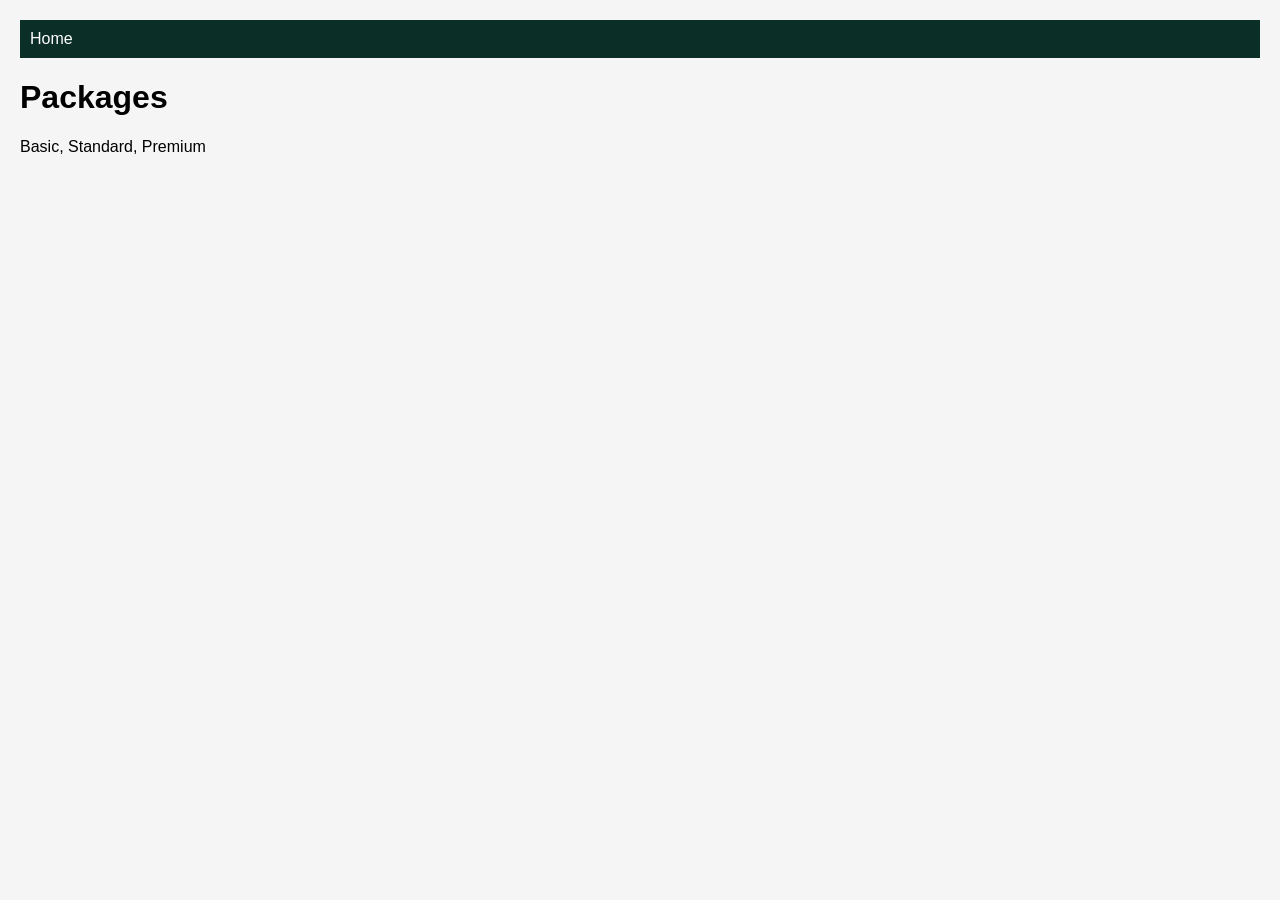
==== packages.html @ d376dc99 "Add files via upload first commit" ====
<!DOCTYPE html>
<html><head><title>Packages</title><link rel="stylesheet" href="style.css"></head>
<body>
<header><a href="index.html">Home</a></header>
<h1>Packages</h1>
<p>Basic, Standard, Premium</p>
</body></html>
---- style.css ----
body{font-family:Arial;margin:0;padding:20px;background:#f5f5f5;}
header{background:#0B2E26;color:white;padding:10px;}
a{color:white;margin-right:10px;text-decoration:none;}
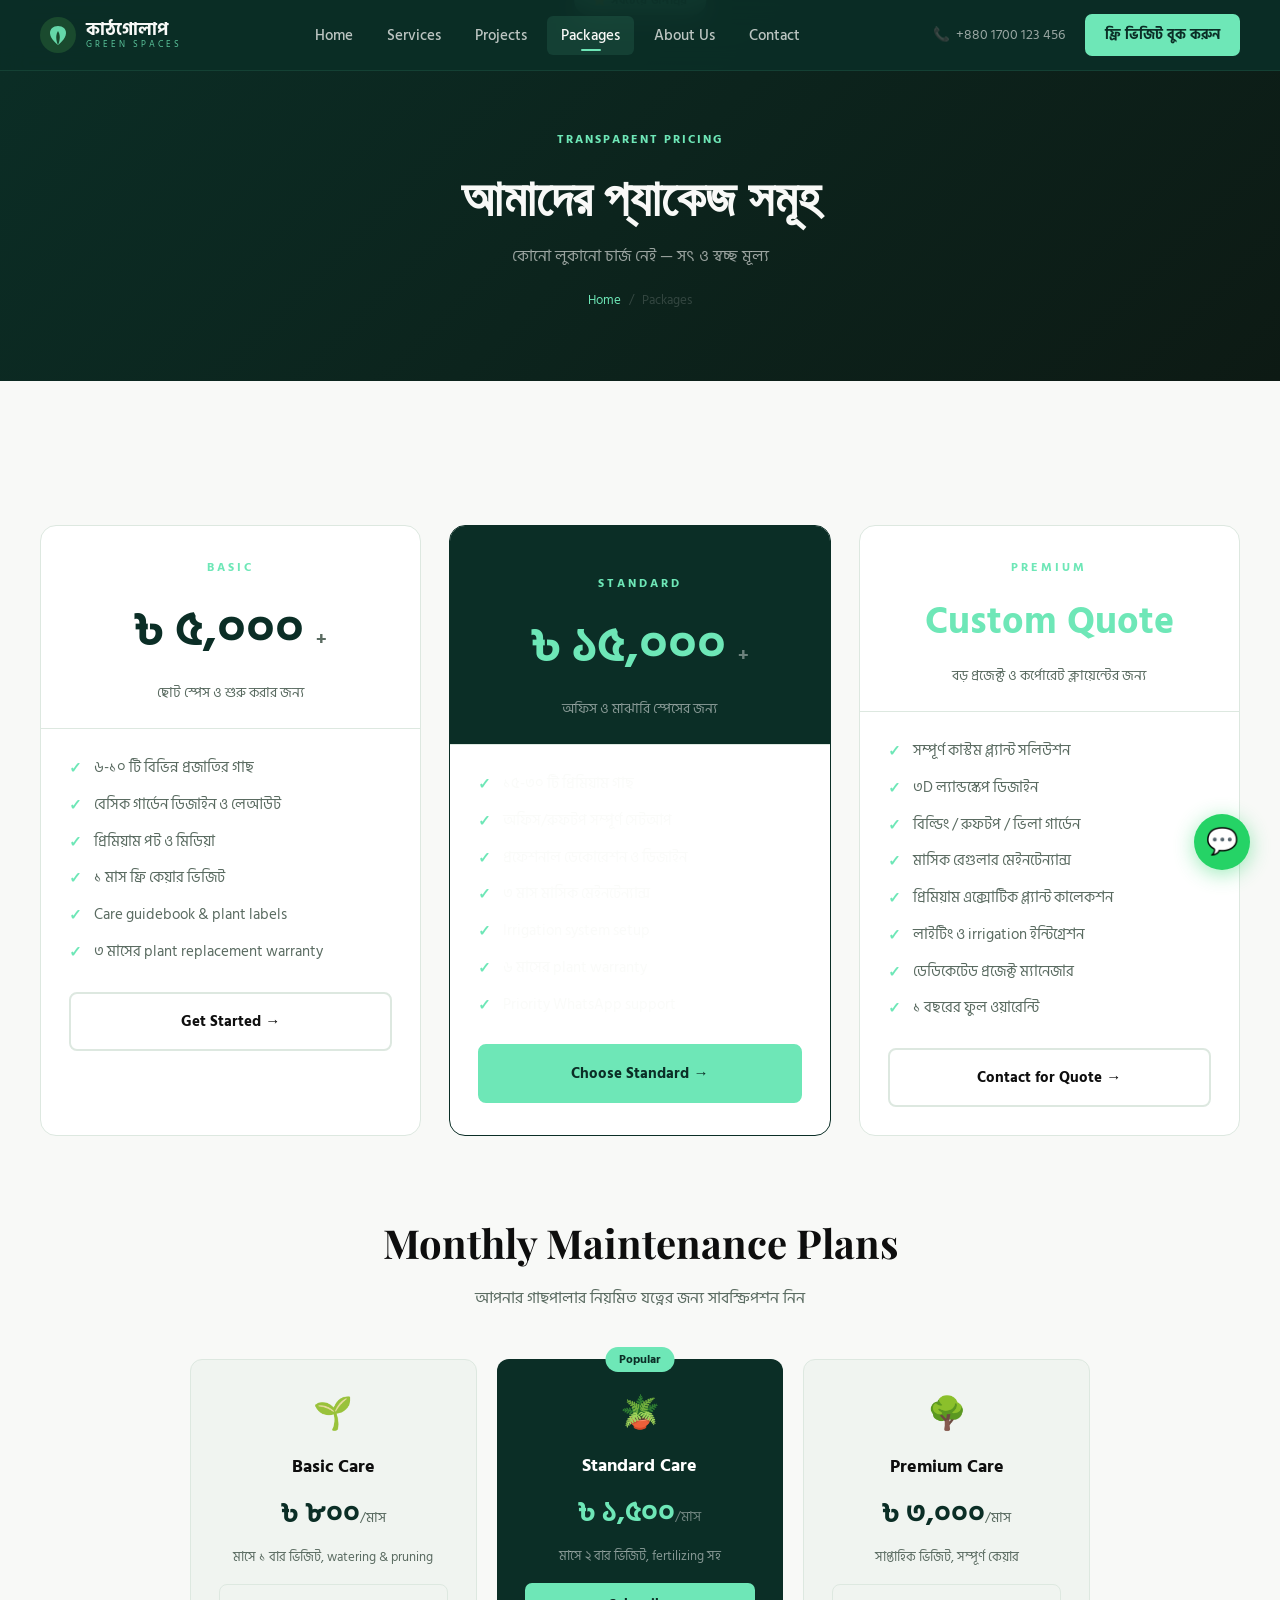
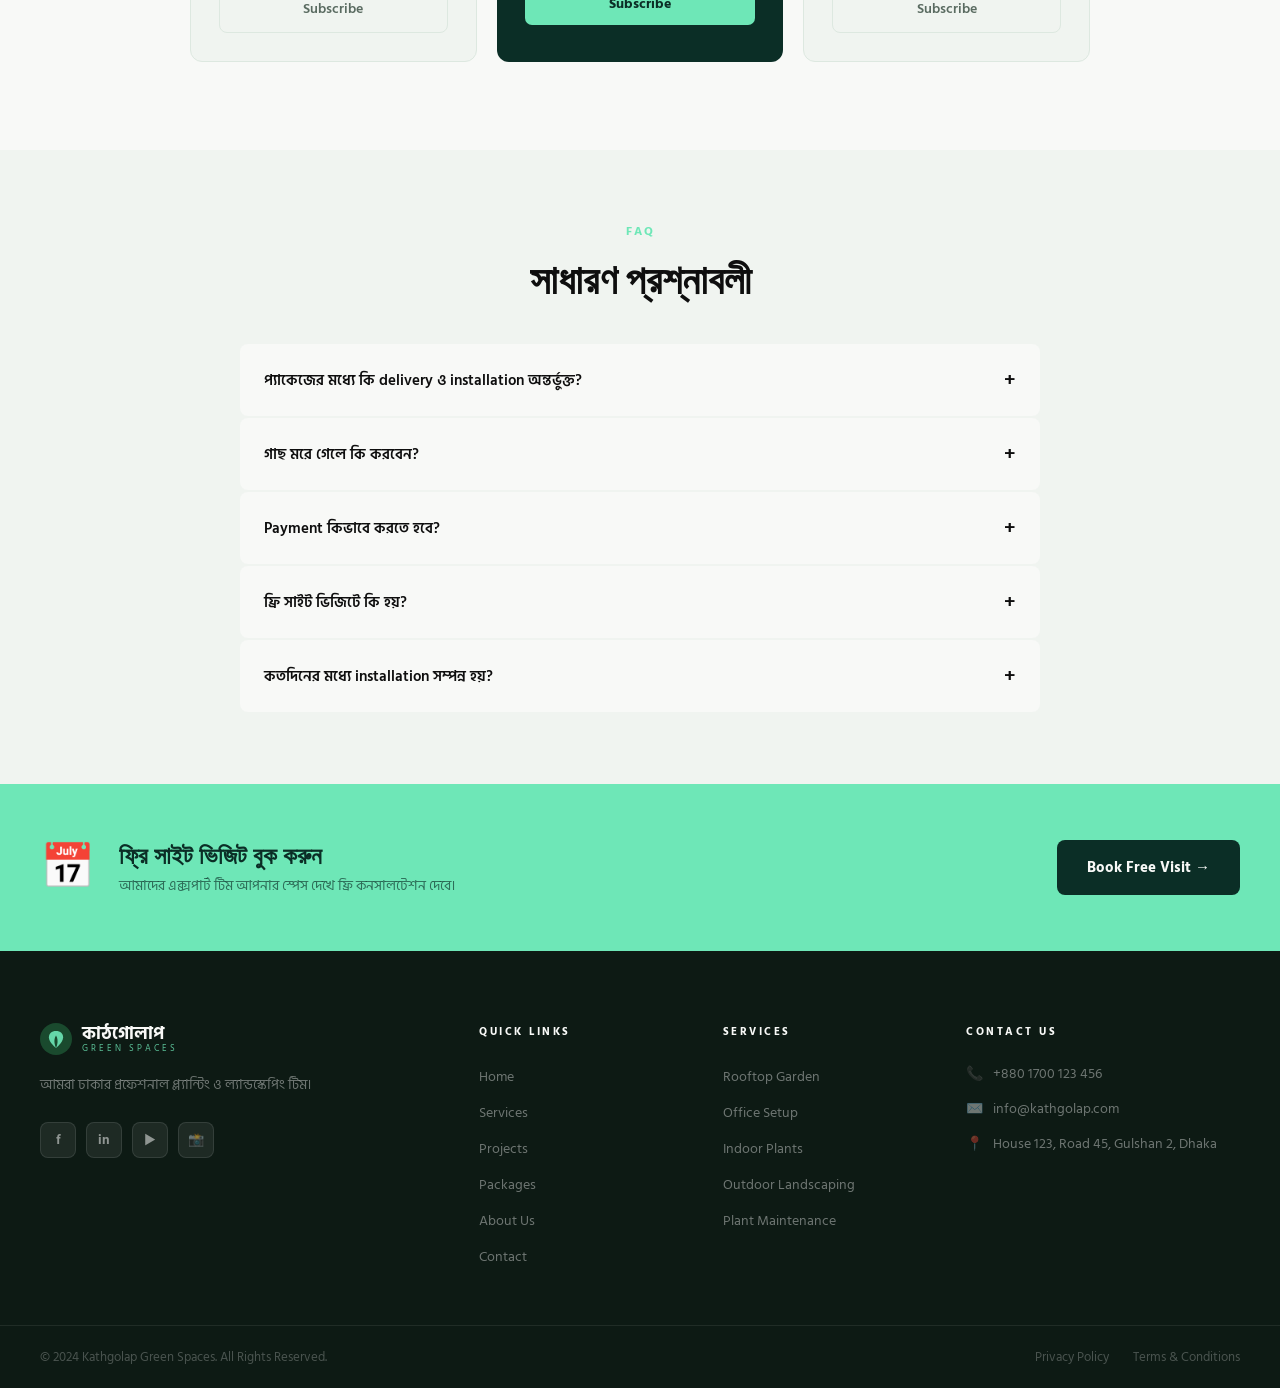
==== commit bb6f1a70: "replace old files with new kathgolap0.2 version" ====
--- a/packages.html
+++ b/packages.html
@@ -1,8 +1,202 @@
-
 <!DOCTYPE html>
-<html><head><title>Packages</title><link rel="stylesheet" href="style.css"></head>
+<html lang="bn">
+<head>
+<meta charset="UTF-8">
+<meta name="viewport" content="width=device-width, initial-scale=1.0">
+<title>Packages — কাঠগোলাপ Green Spaces</title>
+<link rel="preconnect" href="https://fonts.googleapis.com">
+<link href="https://fonts.googleapis.com/css2?family=Hind+Siliguri:wght@300;400;500;600;700&family=Playfair+Display:wght@400;700&display=swap" rel="stylesheet">
+<link rel="stylesheet" href="style.css">
+</head>
 <body>
-<header><a href="index.html">Home</a></header>
-<h1>Packages</h1>
-<p>Basic, Standard, Premium</p>
-</body></html>
+
+<header id="navbar">
+  <div class="nav-inner">
+    <a href="index.html" class="logo">
+      <svg width="36" height="36" viewBox="0 0 36 36" fill="none"><ellipse cx="18" cy="18" rx="18" ry="18" fill="#1a4a2e"/><path d="M18 28 C18 28 10 22 10 16 C10 12 13 9 18 9 C23 9 26 12 26 16 C26 22 18 28 18 28Z" fill="#6EE7B7" opacity="0.9"/><path d="M18 28 C18 28 14 20 18 14 C22 20 18 28 18 28Z" fill="#1a4a2e"/></svg>
+      <span class="logo-text"><span class="logo-bn">কাঠগোলাপ</span><span class="logo-en">GREEN SPACES</span></span>
+    </a>
+    <nav class="nav-links">
+      <a href="index.html">Home</a><a href="services.html">Services</a>
+      <a href="projects.html">Projects</a><a href="packages.html" class="active">Packages</a>
+      <a href="about.html">About Us</a><a href="contact.html">Contact</a>
+    </nav>
+    <div class="nav-right">
+      <a href="tel:+8801700123456" class="nav-phone"><span>📞</span> +880 1700 123 456</a>
+      <a href="contact.html" class="btn-cta">ফ্রি ভিজিট বুক করুন</a>
+    </div>
+    <button class="hamburger" id="hamburger">&#9776;</button>
+  </div>
+  <div class="mobile-menu" id="mobileMenu">
+    <a href="index.html">Home</a><a href="services.html">Services</a>
+    <a href="projects.html">Projects</a><a href="packages.html">Packages</a>
+    <a href="about.html">About Us</a><a href="contact.html">Contact</a>
+    <a href="contact.html" class="btn-cta" style="margin-top:12px;display:inline-block">ফ্রি ভিজিট বুক করুন</a>
+  </div>
+</header>
+
+<div class="page-hero">
+  <div class="section-tag">TRANSPARENT PRICING</div>
+  <h1>আমাদের প্যাকেজ সমূহ</h1>
+  <p>কোনো লুকানো চার্জ নেই — সৎ ও স্বচ্ছ মূল্য</p>
+  <div class="breadcrumb"><a href="index.html">Home</a><span>/</span><span>Packages</span></div>
+</div>
+
+<section class="section">
+  <div class="container">
+    <div class="packages-full">
+
+      <!-- Basic -->
+      <div class="pkg-full">
+        <div class="pkg-header">
+          <div class="pkg-name">Basic</div>
+          <div class="pkg-price-big">৳ ৫,০০০ <small>+</small></div>
+          <p style="color:var(--muted);font-size:14px">ছোট স্পেস ও শুরু করার জন্য</p>
+        </div>
+        <div class="pkg-body">
+          <ul class="pkg-features-full">
+            <li>৬-১০ টি বিভিন্ন প্রজাতির গাছ</li>
+            <li>বেসিক গার্ডেন ডিজাইন ও লেআউট</li>
+            <li>প্রিমিয়াম পট ও মিডিয়া</li>
+            <li>১ মাস ফ্রি কেয়ার ভিজিট</li>
+            <li>Care guidebook & plant labels</li>
+            <li>৩ মাসের plant replacement warranty</li>
+          </ul>
+          <a href="contact.html" class="pkg-cta">Get Started →</a>
+        </div>
+      </div>
+
+      <!-- Standard (featured) -->
+      <div class="pkg-full featured">
+        <div class="pkg-header">
+          <div class="pkg-badge">⭐ সবচেয়ে জনপ্রিয়</div>
+          <div class="pkg-name" style="margin-top:16px">Standard</div>
+          <div class="pkg-price-big" style="color:var(--accent)">৳ ১৫,০০০ <small style="color:rgba(255,255,255,.4)">+</small></div>
+          <p style="color:rgba(255,255,255,.5);font-size:14px">অফিস ও মাঝারি স্পেসের জন্য</p>
+        </div>
+        <div class="pkg-body">
+          <ul class="pkg-features-full" style="color:rgba(255,255,255,.7)">
+            <li style="color:rgba(248,249,247,.7)">১৫-৩০ টি প্রিমিয়াম গাছ</li>
+            <li style="color:rgba(248,249,247,.7)">অফিস/রুফটপ সম্পূর্ণ সেটআপ</li>
+            <li style="color:rgba(248,249,247,.7)">প্রফেশনাল ডেকোরেশন ও ডিজাইন</li>
+            <li style="color:rgba(248,249,247,.7)">৩ মাস মাসিক মেইনটেন্যান্স</li>
+            <li style="color:rgba(248,249,247,.7)">Irrigation system setup</li>
+            <li style="color:rgba(248,249,247,.7)">৬ মাসের plant warranty</li>
+            <li style="color:rgba(248,249,247,.7)">Priority WhatsApp support</li>
+          </ul>
+          <a href="contact.html" class="pkg-cta filled">Choose Standard →</a>
+        </div>
+      </div>
+
+      <!-- Premium -->
+      <div class="pkg-full">
+        <div class="pkg-header">
+          <div class="pkg-name">Premium</div>
+          <div class="pkg-price-big" style="color:var(--accent);font-size:38px">Custom Quote</div>
+          <p style="color:var(--muted);font-size:14px">বড় প্রজেক্ট ও কর্পোরেট ক্লায়েন্টের জন্য</p>
+        </div>
+        <div class="pkg-body">
+          <ul class="pkg-features-full">
+            <li>সম্পূর্ণ কাস্টম প্ল্যান্ট সলিউশন</li>
+            <li>৩D ল্যান্ডস্কেপ ডিজাইন</li>
+            <li>বিল্ডিং / রুফটপ / ভিলা গার্ডেন</li>
+            <li>মাসিক রেগুলার মেইনটেন্যান্স</li>
+            <li>প্রিমিয়াম এক্সোটিক প্ল্যান্ট কালেকশন</li>
+            <li>লাইটিং ও irrigation ইন্টিগ্রেশন</li>
+            <li>ডেডিকেটেড প্রজেক্ট ম্যানেজার</li>
+            <li>১ বছরের ফুল ওয়ারেন্টি</li>
+          </ul>
+          <a href="contact.html" class="pkg-cta">Contact for Quote →</a>
+        </div>
+      </div>
+
+    </div>
+
+    <!-- Maintenance plans -->
+    <div style="margin-top:80px">
+      <h2 class="section-title" style="text-align:center">Monthly Maintenance Plans</h2>
+      <p style="text-align:center;color:var(--muted);margin-bottom:48px">আপনার গাছপালার নিয়মিত যত্নের জন্য সাবস্ক্রিপশন নিন</p>
+      <div style="display:grid;grid-template-columns:repeat(3,1fr);gap:20px;max-width:900px;margin:0 auto">
+        <div style="background:var(--offwhite);border-radius:12px;padding:28px;text-align:center;border:1.5px solid var(--border)">
+          <div style="font-size:32px;margin-bottom:12px">🌱</div>
+          <h3 style="font-size:18px;margin-bottom:8px">Basic Care</h3>
+          <div style="font-size:28px;font-weight:800;color:var(--dark);margin:10px 0">৳ ৮০০<small style="font-size:14px;font-weight:400;color:var(--muted)">/মাস</small></div>
+          <p style="font-size:13px;color:var(--muted);margin-bottom:16px">মাসে ১ বার ভিজিট, watering & pruning</p>
+          <a href="contact.html" class="btn-ghost" style="display:block">Subscribe</a>
+        </div>
+        <div style="background:var(--dark);border-radius:12px;padding:28px;text-align:center;position:relative">
+          <div style="position:absolute;top:-12px;left:50%;transform:translateX(-50%);background:var(--accent);color:var(--dark);padding:3px 14px;border-radius:20px;font-size:12px;font-weight:800;white-space:nowrap">Popular</div>
+          <div style="font-size:32px;margin-bottom:12px">🪴</div>
+          <h3 style="font-size:18px;margin-bottom:8px;color:#fff">Standard Care</h3>
+          <div style="font-size:28px;font-weight:800;color:var(--accent);margin:10px 0">৳ ১,৫০০<small style="font-size:14px;font-weight:400;color:rgba(255,255,255,.4)">/মাস</small></div>
+          <p style="font-size:13px;color:rgba(255,255,255,.5);margin-bottom:16px">মাসে ২ বার ভিজিট, fertilizing সহ</p>
+          <a href="contact.html" class="btn-cta" style="display:block;text-align:center">Subscribe</a>
+        </div>
+        <div style="background:var(--offwhite);border-radius:12px;padding:28px;text-align:center;border:1.5px solid var(--border)">
+          <div style="font-size:32px;margin-bottom:12px">🌳</div>
+          <h3 style="font-size:18px;margin-bottom:8px">Premium Care</h3>
+          <div style="font-size:28px;font-weight:800;color:var(--dark);margin:10px 0">৳ ৩,০০০<small style="font-size:14px;font-weight:400;color:var(--muted)">/মাস</small></div>
+          <p style="font-size:13px;color:var(--muted);margin-bottom:16px">সাপ্তাহিক ভিজিট, সম্পূর্ণ কেয়ার</p>
+          <a href="contact.html" class="btn-ghost" style="display:block">Subscribe</a>
+        </div>
+      </div>
+    </div>
+  </div>
+</section>
+
+<!-- FAQ -->
+<section class="faq-section">
+  <div class="container">
+    <div class="section-tag" style="display:block;text-align:center">FAQ</div>
+    <h2 class="section-title" style="text-align:center">সাধারণ প্রশ্নাবলী</h2>
+    <div class="faq-grid" style="margin:40px auto 0;max-width:800px">
+      <div class="faq-item">
+        <div class="faq-q">প্যাকেজের মধ্যে কি delivery ও installation অন্তর্ভুক্ত? <span class="faq-icon">+</span></div>
+        <div class="faq-a">হ্যাঁ, সকল প্যাকেজে ঢাকার মধ্যে বিনামূল্যে delivery ও professional installation অন্তর্ভুক্ত।</div>
+      </div>
+      <div class="faq-item">
+        <div class="faq-q">গাছ মরে গেলে কি করবেন? <span class="faq-icon">+</span></div>
+        <div class="faq-a">আমাদের প্রতিটি প্যাকেজে plant warranty রয়েছে। গাছ মরে গেলে আমরা বিনামূল্যে replace করব।</div>
+      </div>
+      <div class="faq-item">
+        <div class="faq-q">Payment কিভাবে করতে হবে? <span class="faq-icon">+</span></div>
+        <div class="faq-a">bKash, Nagad, bank transfer বা cash সব ধরনের payment গ্রহণ করা হয়। Installation এর আগে ৫০% এবং কাজ শেষে বাকি ৫০% দিতে হয়।</div>
+      </div>
+      <div class="faq-item">
+        <div class="faq-q">ফ্রি সাইট ভিজিটে কি হয়? <span class="faq-icon">+</span></div>
+        <div class="faq-a">আমাদের expert টিম আপনার space দেখে সঠিক plant selection, layout ও estimated cost সম্পর্কে বিনামূল্যে পরামর্শ দেয়। কোনো obligation নেই।</div>
+      </div>
+      <div class="faq-item">
+        <div class="faq-q">কতদিনের মধ্যে installation সম্পন্ন হয়? <span class="faq-icon">+</span></div>
+        <div class="faq-a">Basic প্যাকেজ ১-২ দিন, Standard ৩-৫ দিন এবং Premium প্যাকেজ ১-২ সপ্তাহের মধ্যে সম্পন্ন করা হয়।</div>
+      </div>
+    </div>
+  </div>
+</section>
+
+<div class="cta-banner">
+  <div class="cta-left">
+    <div class="cta-icon">📅</div>
+    <div><h3>ফ্রি সাইট ভিজিট বুক করুন</h3><p>আমাদের এক্সপার্ট টিম আপনার স্পেস দেখে ফ্রি কনসালটেশন দেবে।</p></div>
+  </div>
+  <a href="contact.html" class="btn-dark-cta">Book Free Visit →</a>
+</div>
+
+<footer>
+  <div class="footer-inner">
+    <div class="footer-brand">
+      <a href="index.html" class="logo"><svg width="32" height="32" viewBox="0 0 36 36" fill="none"><ellipse cx="18" cy="18" rx="18" ry="18" fill="#1a4a2e"/><path d="M18 28 C18 28 10 22 10 16 C10 12 13 9 18 9 C23 9 26 12 26 16 C26 22 18 28 18 28Z" fill="#6EE7B7" opacity="0.9"/><path d="M18 28 C18 28 14 20 18 14 C22 20 18 28 18 28Z" fill="#1a4a2e"/></svg><span class="logo-text"><span class="logo-bn">কাঠগোলাপ</span><span class="logo-en">GREEN SPACES</span></span></a>
+      <p>আমরা ঢাকার প্রফেশনাল প্ল্যান্টিং ও ল্যান্ডস্কেপিং টিম।</p>
+      <div class="socials"><a href="#" class="social">f</a><a href="#" class="social">in</a><a href="#" class="social">▶</a><a href="#" class="social">📸</a></div>
+    </div>
+    <div class="footer-col"><h4>Quick Links</h4><ul><li><a href="index.html">Home</a></li><li><a href="services.html">Services</a></li><li><a href="projects.html">Projects</a></li><li><a href="packages.html">Packages</a></li><li><a href="about.html">About Us</a></li><li><a href="contact.html">Contact</a></li></ul></div>
+    <div class="footer-col"><h4>Services</h4><ul><li><a href="services.html#rooftop">Rooftop Garden</a></li><li><a href="services.html#office">Office Setup</a></li><li><a href="services.html#indoor">Indoor Plants</a></li><li><a href="services.html#outdoor">Outdoor Landscaping</a></li><li><a href="services.html#maintenance">Plant Maintenance</a></li></ul></div>
+    <div class="footer-col"><h4>Contact Us</h4><div class="contact-info"><div class="ci-item"><span>📞</span> +880 1700 123 456</div><div class="ci-item"><span>✉️</span> info@kathgolap.com</div><div class="ci-item"><span>📍</span> House 123, Road 45, Gulshan 2, Dhaka</div></div></div>
+  </div>
+  <div class="footer-bottom"><p>© 2024 Kathgolap Green Spaces. All Rights Reserved.</p><div class="footer-links"><a href="#">Privacy Policy</a><a href="#">Terms & Conditions</a></div></div>
+</footer>
+
+<a href="https://wa.me/8801700123456" class="whatsapp-fab" target="_blank">💬</a>
+<script src="script.js"></script>
+</body>
+</html>
--- a/style.css
+++ b/style.css
@@ -1,4 +1,722 @@
-
-body{font-family:Arial;margin:0;padding:20px;background:#f5f5f5;}
-header{background:#0B2E26;color:white;padding:10px;}
-a{color:white;margin-right:10px;text-decoration:none;}
+/* ============================================================
+   KATHGOLAP — PREMIUM GREEN SPACES WEBSITE
+   Color System: Deep Forest + Soft White + Accent Mint
+============================================================ */
+
+:root {
+  --dark:     #0B2E26;
+  --dark2:    #0d1a14;
+  --green:    #1a4a2e;
+  --mid:      #2d6a4f;
+  --accent:   #6EE7B7;
+  --accent2:  #4ade80;
+  --white:    #F8F9F7;
+  --offwhite: #f0f4f0;
+  --text:     #0E0E0E;
+  --muted:    #5a6b61;
+  --border:   #dde8e0;
+  --card-bg:  #ffffff;
+  --radius:   10px;
+  --shadow:   0 4px 24px rgba(11,46,38,.08);
+  --trans:    .3s cubic-bezier(.4,0,.2,1);
+}
+
+*, *::before, *::after { margin:0; padding:0; box-sizing:border-box; }
+html { scroll-behavior:smooth; font-size:16px; }
+body {
+  font-family:'Hind Siliguri', sans-serif;
+  background:var(--white);
+  color:var(--text);
+  overflow-x:hidden;
+  -webkit-font-smoothing:antialiased;
+}
+
+img { display:block; max-width:100%; }
+a { text-decoration:none; color:inherit; }
+ul { list-style:none; }
+
+/* ── SCROLLBAR ── */
+::-webkit-scrollbar { width:6px; }
+::-webkit-scrollbar-track { background:#f0f4f0; }
+::-webkit-scrollbar-thumb { background:var(--mid); border-radius:3px; }
+
+/* ══════════════════════════════════════
+   NAVBAR
+══════════════════════════════════════ */
+#navbar {
+  position:fixed; top:0; left:0; right:0; z-index:1000;
+  background:rgba(11,46,38,.95);
+  backdrop-filter:blur(12px);
+  border-bottom:1px solid rgba(110,231,183,.1);
+  transition:background var(--trans), box-shadow var(--trans);
+}
+#navbar.scrolled {
+  background:rgba(11,20,14,.97);
+  box-shadow:0 2px 24px rgba(0,0,0,.3);
+}
+.nav-inner {
+  max-width:1320px; margin:auto;
+  display:flex; align-items:center; justify-content:space-between;
+  padding:0 40px; height:70px;
+}
+.logo {
+  display:flex; align-items:center; gap:10px; flex-shrink:0;
+}
+.logo-text { display:flex; flex-direction:column; line-height:1.1; }
+.logo-bn { font-size:18px; font-weight:700; color:var(--white); }
+.logo-en { font-size:9px; letter-spacing:3px; color:var(--accent); opacity:.8; }
+.nav-links {
+  display:flex; align-items:center; gap:6px;
+}
+.nav-links a {
+  color:rgba(248,249,247,.75);
+  font-size:14.5px; font-weight:500;
+  padding:8px 14px; border-radius:6px;
+  transition:color var(--trans), background var(--trans);
+  position:relative;
+}
+.nav-links a:hover, .nav-links a.active {
+  color:var(--white);
+  background:rgba(110,231,183,.1);
+}
+.nav-links a.active::after {
+  content:'';
+  position:absolute; bottom:4px; left:50%; transform:translateX(-50%);
+  width:20px; height:2px; background:var(--accent); border-radius:2px;
+}
+.nav-right { display:flex; align-items:center; gap:20px; }
+.nav-phone { color:rgba(248,249,247,.6); font-size:13.5px; display:flex; align-items:center; gap:6px; }
+.btn-cta {
+  background:var(--accent); color:var(--dark);
+  padding:10px 20px; border-radius:7px;
+  font-weight:700; font-size:13.5px; white-space:nowrap;
+  transition:opacity var(--trans), transform var(--trans);
+  display:inline-block;
+}
+.btn-cta:hover { opacity:.88; transform:translateY(-1px); }
+.hamburger {
+  display:none; background:none; border:none;
+  color:var(--white); font-size:22px; cursor:pointer;
+}
+.mobile-menu {
+  display:none; flex-direction:column; gap:4px;
+  padding:16px 24px 24px; border-top:1px solid rgba(255,255,255,.1);
+}
+.mobile-menu a { color:rgba(248,249,247,.8); padding:10px 0; font-size:16px; border-bottom:1px solid rgba(255,255,255,.06); }
+.mobile-menu.open { display:flex; }
+
+/* ══════════════════════════════════════
+   HERO
+══════════════════════════════════════ */
+.hero {
+  min-height:100vh;
+  background:
+    linear-gradient(135deg, rgba(11,46,38,.92) 0%, rgba(11,46,38,.7) 60%, rgba(11,20,14,.85) 100%),
+    url('https://images.unsplash.com/photo-1558618666-fcd25c85cd64?w=1600&q=85') center/cover no-repeat;
+  display:flex; flex-direction:column; justify-content:center;
+  padding-top:70px;
+  position:relative; overflow:hidden;
+}
+.hero::before {
+  content:'';
+  position:absolute; inset:0;
+  background:radial-gradient(ellipse at 70% 50%, rgba(110,231,183,.06) 0%, transparent 60%);
+  pointer-events:none;
+}
+.hero-content {
+  max-width:1320px; margin:auto; padding:80px 40px 0;
+  flex:1; display:flex; flex-direction:column; justify-content:center;
+}
+.hero-badge {
+  display:inline-flex; align-items:center; gap:6px;
+  background:rgba(110,231,183,.12); border:1px solid rgba(110,231,183,.25);
+  color:var(--accent); padding:7px 16px; border-radius:30px;
+  font-size:13px; font-weight:600; letter-spacing:.5px;
+  margin-bottom:28px; width:fit-content;
+}
+.hero h1 {
+  font-family:'Playfair Display', serif;
+  font-size:clamp(36px, 5vw, 62px);
+  line-height:1.15; color:var(--white);
+  margin-bottom:22px; font-weight:700;
+}
+.accent-text {
+  color:var(--accent);
+  font-style:italic;
+}
+.hero p {
+  color:rgba(248,249,247,.7); font-size:17px;
+  line-height:1.7; margin-bottom:40px; max-width:480px;
+}
+.hero-btns { display:flex; gap:16px; flex-wrap:wrap; }
+.btn-primary {
+  display:inline-flex; align-items:center; gap:10px;
+  background:var(--accent); color:var(--dark);
+  padding:15px 28px; border-radius:8px;
+  font-weight:700; font-size:15px;
+  transition:transform var(--trans), box-shadow var(--trans);
+  box-shadow:0 4px 20px rgba(110,231,183,.3);
+}
+.btn-primary:hover { transform:translateY(-2px); box-shadow:0 8px 28px rgba(110,231,183,.4); }
+.btn-outline {
+  display:inline-flex; align-items:center; gap:8px;
+  color:var(--white); padding:14px 26px; border-radius:8px;
+  border:1.5px solid rgba(248,249,247,.35); font-size:15px; font-weight:500;
+  transition:border-color var(--trans), background var(--trans);
+}
+.btn-outline:hover { border-color:var(--white); background:rgba(255,255,255,.06); }
+
+.hero-stats {
+  max-width:1320px; margin:0 auto; width:100%;
+  background:rgba(0,0,0,.45); backdrop-filter:blur(10px);
+  border-top:1px solid rgba(110,231,183,.1);
+  display:flex; justify-content:space-around; align-items:center;
+  padding:24px 40px; margin-top:auto; flex-wrap:wrap; gap:12px;
+}
+.stat-item { display:flex; align-items:center; gap:14px; }
+.stat-icon { font-size:26px; }
+.stat-num { font-size:16px; font-weight:700; color:var(--white); }
+.stat-label { font-size:12px; color:rgba(255,255,255,.5); margin-top:2px; }
+.stat-divider { width:1px; height:40px; background:rgba(255,255,255,.1); }
+
+/* ══════════════════════════════════════
+   SECTIONS COMMON
+══════════════════════════════════════ */
+.section { padding:88px 0; }
+.container { max-width:1320px; margin:auto; padding:0 40px; }
+.section-tag {
+  color:var(--accent); font-size:12px; font-weight:700;
+  letter-spacing:2px; text-transform:uppercase; margin-bottom:10px;
+}
+.section-title { font-family:'Playfair Display', serif; font-size:clamp(26px,3.5vw,40px); font-weight:700; margin-bottom:16px; }
+.section-intro {
+  display:flex; justify-content:space-between; align-items:flex-start;
+  flex-wrap:wrap; gap:20px; margin-bottom:48px;
+}
+.section-desc { color:var(--muted); font-size:15px; line-height:1.75; max-width:420px; }
+.section-center { text-align:center; }
+
+/* ══════════════════════════════════════
+   SERVICES
+══════════════════════════════════════ */
+.services-layout {
+  display:grid; grid-template-columns:1fr 360px; gap:28px; align-items:start;
+}
+.services-grid {
+  display:grid; grid-template-columns:repeat(3,1fr); gap:18px;
+}
+.services-grid .service-card:nth-child(4),
+.services-grid .service-card:nth-child(5) {
+  /* last row spans 2 cols evenly via auto placement */
+}
+.service-card {
+  background:var(--card-bg); border-radius:var(--radius);
+  padding:28px 22px; border:1.5px solid var(--border);
+  display:flex; flex-direction:column;
+  transition:transform var(--trans), box-shadow var(--trans), border-color var(--trans);
+  cursor:pointer;
+}
+.service-card:hover {
+  transform:translateY(-5px); box-shadow:var(--shadow);
+  border-color:rgba(110,231,183,.5);
+}
+.svc-icon { font-size:32px; margin-bottom:14px; }
+.service-card h3 { font-size:15px; font-weight:700; margin-bottom:8px; line-height:1.4; }
+.service-card p { font-size:13.5px; color:var(--muted); line-height:1.65; flex:1; }
+.svc-arrow {
+  color:var(--accent); font-size:20px; font-weight:700; margin-top:16px;
+  display:inline-block; transition:transform var(--trans);
+}
+.service-card:hover .svc-arrow { transform:translateX(5px); }
+
+.promo-box {
+  background:var(--dark); border-radius:14px;
+  padding:40px 32px; color:var(--white);
+  display:flex; flex-direction:column; gap:18px;
+  min-height:280px; justify-content:center;
+  position:relative; overflow:hidden;
+}
+.promo-box::after {
+  content:'🪴'; position:absolute; right:-10px; bottom:-20px;
+  font-size:120px; opacity:.12; line-height:1;
+}
+.promo-tag { color:var(--accent); font-size:12px; font-weight:700; letter-spacing:2px; text-transform:uppercase; }
+.promo-box h3 { font-family:'Playfair Display', serif; font-size:26px; font-weight:700; line-height:1.3; }
+.promo-box h3 span { color:var(--accent); font-style:italic; }
+.promo-box p { font-size:14px; color:rgba(248,249,247,.6); line-height:1.7; }
+.btn-outline-dark {
+  display:inline-flex; align-items:center; gap:8px;
+  border:1.5px solid rgba(255,255,255,.25); color:var(--white);
+  padding:12px 20px; border-radius:7px; font-size:14px; font-weight:500;
+  width:fit-content; transition:border-color var(--trans), background var(--trans);
+}
+.btn-outline-dark:hover { border-color:var(--accent); background:rgba(110,231,183,.08); }
+
+/* ══════════════════════════════════════
+   BEFORE / AFTER
+══════════════════════════════════════ */
+.transform-section { background:var(--dark2); padding:88px 0; }
+.transform-header { text-align:center; margin-bottom:40px; }
+.transform-header h2 { font-family:'Playfair Display', serif; font-size:clamp(24px,3vw,38px); }
+.ba-container { max-width:960px; margin:0 auto; padding:0 40px; }
+.ba-slider {
+  position:relative; border-radius:14px; overflow:hidden;
+  height:400px; cursor:col-resize; user-select:none;
+  box-shadow:0 20px 60px rgba(0,0,0,.4);
+}
+.ba-before, .ba-after {
+  position:absolute; top:0; height:100%; overflow:hidden;
+}
+.ba-before { left:0; right:0; }
+.ba-before img { width:100%; height:100%; object-fit:cover; }
+.ba-after {
+  left:0; width:50%;
+  transition:none;
+}
+.ba-after img { width:200%; height:100%; object-fit:cover; }
+.ba-label {
+  position:absolute; bottom:16px; padding:5px 14px;
+  background:rgba(0,0,0,.65); backdrop-filter:blur(4px);
+  color:#fff; font-size:11px; font-weight:800; letter-spacing:2px;
+  border-radius:4px;
+}
+.ba-before .ba-label { right:16px; }
+.ba-after .ba-label { left:16px; }
+.ba-handle {
+  position:absolute; top:0; left:50%;
+  width:3px; height:100%;
+  background:var(--white);
+  transform:translateX(-50%);
+  display:flex; flex-direction:column; align-items:center; justify-content:center;
+  gap:0; pointer-events:none;
+}
+.ba-line { flex:1; width:2px; background:rgba(255,255,255,.6); }
+.ba-circle {
+  width:44px; height:44px; border-radius:50%;
+  background:var(--white); color:var(--dark); font-size:14px; font-weight:700;
+  display:flex; align-items:center; justify-content:center;
+  box-shadow:0 4px 16px rgba(0,0,0,.3); flex-shrink:0;
+}
+.dots-row { display:flex; justify-content:center; gap:8px; margin-top:24px; }
+.dot {
+  width:8px; height:8px; border-radius:50%;
+  background:rgba(255,255,255,.25); transition:background var(--trans), width var(--trans);
+}
+.dot.active { background:var(--accent); width:24px; border-radius:4px; }
+
+/* ══════════════════════════════════════
+   PACKAGES
+══════════════════════════════════════ */
+.packages-grid {
+  display:grid; grid-template-columns:repeat(3,1fr);
+  gap:24px; max-width:900px; margin:0 auto;
+}
+.pkg-card {
+  background:var(--card-bg); border:1.5px solid var(--border);
+  border-radius:14px; padding:36px 28px;
+  text-align:center; position:relative;
+  transition:transform var(--trans), box-shadow var(--trans);
+}
+.pkg-card:hover { transform:translateY(-6px); box-shadow:var(--shadow); }
+.pkg-card.featured { background:var(--dark); border-color:var(--dark); color:var(--white); }
+.pkg-badge {
+  position:absolute; top:-14px; left:50%; transform:translateX(-50%);
+  background:var(--accent); color:var(--dark);
+  padding:5px 18px; border-radius:20px; font-size:12px; font-weight:800;
+  white-space:nowrap; letter-spacing:.5px;
+}
+.pkg-name { font-size:12px; font-weight:800; letter-spacing:3px; color:var(--accent); text-transform:uppercase; margin-bottom:14px; }
+.pkg-price { font-size:40px; font-weight:800; margin-bottom:28px; line-height:1; }
+.pkg-price span { font-size:20px; }
+.pkg-card.featured .pkg-price { color:var(--white); }
+.pkg-price.custom { font-size:32px; color:var(--accent); }
+.pkg-list { text-align:left; margin-bottom:32px; display:flex; flex-direction:column; gap:12px; }
+.pkg-list li {
+  display:flex; align-items:flex-start; gap:10px;
+  font-size:14px; color:var(--muted);
+}
+.pkg-card.featured .pkg-list li { color:rgba(248,249,247,.65); }
+.pkg-list li::before { content:'✓'; color:var(--accent); font-weight:800; flex-shrink:0; }
+.btn-pkg {
+  display:block; width:100%; padding:13px;
+  border-radius:8px; font-family:'Hind Siliguri', sans-serif;
+  font-size:14px; font-weight:700; text-align:center;
+  border:1.5px solid var(--border); color:var(--text);
+  transition:all var(--trans);
+}
+.btn-pkg:hover { border-color:var(--accent); color:var(--accent); }
+.btn-pkg.featured-btn {
+  background:var(--accent); color:var(--dark); border-color:var(--accent);
+}
+.btn-pkg.featured-btn:hover { opacity:.88; }
+.view-all-wrap { text-align:center; margin-top:40px; }
+.btn-ghost {
+  display:inline-flex; align-items:center; gap:8px;
+  border:1.5px solid var(--border); color:var(--muted);
+  padding:12px 28px; border-radius:8px; font-size:14px; font-weight:600;
+  transition:all var(--trans);
+}
+.btn-ghost:hover { border-color:var(--accent); color:var(--accent); }
+
+/* ══════════════════════════════════════
+   GALLERY
+══════════════════════════════════════ */
+.projects-section { background:var(--offwhite); }
+.projects-header {
+  display:flex; justify-content:space-between; align-items:flex-end;
+  margin-bottom:32px; flex-wrap:wrap; gap:16px;
+}
+.gallery-grid {
+  display:grid; grid-template-columns:repeat(5,1fr); gap:16px;
+}
+.gallery-card {
+  border-radius:10px; overflow:hidden;
+  height:210px; position:relative; cursor:pointer;
+}
+.gallery-card img { width:100%; height:100%; object-fit:cover; transition:transform .45s ease; }
+.gallery-card:hover img { transform:scale(1.08); }
+.gallery-info {
+  position:absolute; bottom:0; left:0; right:0;
+  background:linear-gradient(transparent, rgba(0,0,0,.75));
+  padding:28px 14px 14px; color:#fff;
+  transform:translateY(4px); opacity:.9;
+  transition:transform var(--trans), opacity var(--trans);
+}
+.gallery-card:hover .gallery-info { transform:translateY(0); opacity:1; }
+.gallery-info h4 { font-size:14px; font-weight:700; }
+.gallery-info p { font-size:12px; opacity:.65; margin-top:2px; }
+
+/* ══════════════════════════════════════
+   TESTIMONIALS
+══════════════════════════════════════ */
+.testi-section { background:var(--dark); padding:88px 0; }
+.testi-section h2 { font-family:'Playfair Display', serif; font-size:clamp(24px,3vw,38px); margin-top:10px; margin-bottom:48px; }
+.testi-slider { position:relative; max-width:820px; margin:0 auto; padding:0 60px; }
+.testi-btn {
+  position:absolute; top:50%; transform:translateY(-50%);
+  width:44px; height:44px; border-radius:50%;
+  background:rgba(255,255,255,.08); border:1px solid rgba(255,255,255,.15);
+  color:#fff; font-size:16px; cursor:pointer;
+  transition:background var(--trans), border-color var(--trans);
+  display:flex; align-items:center; justify-content:center;
+}
+.testi-btn:hover { background:var(--accent); color:var(--dark); border-color:var(--accent); }
+.testi-prev { left:0; }
+.testi-next { right:0; }
+.testi-track { overflow:hidden; }
+.testi-card {
+  display:none; align-items:flex-start; gap:28px;
+  background:rgba(255,255,255,.05); border:1px solid rgba(255,255,255,.08);
+  border-radius:14px; padding:36px;
+}
+.testi-card.active { display:flex; }
+.testi-avatar { width:72px; height:72px; border-radius:50%; object-fit:cover; flex-shrink:0; border:2px solid var(--accent); }
+.testi-body p { font-size:15px; color:rgba(248,249,247,.7); line-height:1.8; margin-bottom:18px; font-style:italic; }
+.testi-name { font-size:15px; font-weight:700; color:var(--white); }
+.testi-role { font-size:13px; color:rgba(255,255,255,.4); margin-top:3px; }
+
+/* ══════════════════════════════════════
+   CTA BANNER
+══════════════════════════════════════ */
+.cta-banner {
+  background:var(--accent); padding:48px 40px;
+  display:flex; align-items:center; justify-content:space-between;
+  flex-wrap:wrap; gap:24px; max-width:100%;
+}
+.cta-left { display:flex; align-items:center; gap:24px; }
+.cta-icon { font-size:44px; }
+.cta-left h3 { font-family:'Playfair Display', serif; font-size:24px; font-weight:700; color:var(--dark); }
+.cta-left p { font-size:14px; color:rgba(11,46,38,.65); margin-top:4px; }
+.btn-dark-cta {
+  background:var(--dark); color:var(--white);
+  padding:15px 30px; border-radius:8px; font-size:15px; font-weight:700;
+  display:inline-flex; align-items:center; gap:8px;
+  transition:opacity var(--trans), transform var(--trans); flex-shrink:0;
+}
+.btn-dark-cta:hover { opacity:.85; transform:translateY(-1px); }
+
+/* ══════════════════════════════════════
+   FOOTER
+══════════════════════════════════════ */
+footer { background:var(--dark2); padding:72px 0 0; }
+.footer-inner {
+  max-width:1320px; margin:auto; padding:0 40px 56px;
+  display:grid; grid-template-columns:2fr 1fr 1fr 1.4fr; gap:48px;
+  border-bottom:1px solid rgba(255,255,255,.08);
+}
+.footer-brand p { font-size:14px; color:rgba(255,255,255,.4); line-height:1.75; margin:18px 0 24px; }
+.socials { display:flex; gap:10px; }
+.social {
+  width:36px; height:36px; border-radius:8px;
+  background:rgba(255,255,255,.07); border:1px solid rgba(255,255,255,.1);
+  color:rgba(255,255,255,.5); display:flex; align-items:center; justify-content:center;
+  font-size:13px; font-weight:700; transition:all var(--trans);
+}
+.social:hover { background:var(--accent); color:var(--dark); border-color:var(--accent); }
+.footer-col h4 {
+  font-size:11px; font-weight:800; color:var(--white); letter-spacing:2.5px;
+  text-transform:uppercase; margin-bottom:22px;
+}
+.footer-col ul { display:flex; flex-direction:column; gap:10px; }
+.footer-col ul a { color:rgba(255,255,255,.4); font-size:14px; transition:color var(--trans); }
+.footer-col ul a:hover { color:var(--accent); }
+.contact-info { display:flex; flex-direction:column; gap:14px; }
+.ci-item { display:flex; align-items:flex-start; gap:10px; font-size:14px; color:rgba(255,255,255,.4); line-height:1.5; }
+.ci-item span { flex-shrink:0; }
+.footer-bottom {
+  max-width:1320px; margin:auto; padding:20px 40px;
+  display:flex; justify-content:space-between; align-items:center; flex-wrap:wrap; gap:12px;
+}
+.footer-bottom p { font-size:13px; color:rgba(255,255,255,.25); }
+.footer-links { display:flex; gap:24px; }
+.footer-links a { font-size:13px; color:rgba(255,255,255,.25); transition:color var(--trans); }
+.footer-links a:hover { color:var(--accent); }
+
+/* WhatsApp FAB */
+.whatsapp-fab {
+  position:fixed; bottom:30px; right:30px; z-index:999;
+  width:56px; height:56px; border-radius:50%;
+  background:#25D366;
+  display:flex; align-items:center; justify-content:center;
+  font-size:26px; text-decoration:none;
+  box-shadow:0 4px 20px rgba(37,211,102,.45);
+  transition:transform var(--trans), box-shadow var(--trans);
+  animation:pulse 2.5s infinite;
+}
+.whatsapp-fab:hover { transform:scale(1.1); box-shadow:0 8px 28px rgba(37,211,102,.6); animation:none; }
+@keyframes pulse {
+  0%,100% { box-shadow:0 4px 20px rgba(37,211,102,.45); }
+  50% { box-shadow:0 4px 30px rgba(37,211,102,.7), 0 0 0 8px rgba(37,211,102,.1); }
+}
+
+/* ══════════════════════════════════════
+   PAGE HERO (inner pages)
+══════════════════════════════════════ */
+.page-hero {
+  background:linear-gradient(135deg, var(--dark) 0%, var(--dark2) 100%);
+  padding:130px 40px 70px;
+  text-align:center; color:var(--white);
+}
+.page-hero .section-tag { display:block; margin-bottom:12px; }
+.page-hero h1 { font-family:'Playfair Display', serif; font-size:clamp(28px,4vw,52px); font-weight:700; }
+.page-hero p { color:rgba(248,249,247,.6); font-size:16px; margin-top:14px; }
+.breadcrumb {
+  display:flex; align-items:center; justify-content:center; gap:8px;
+  font-size:13px; color:rgba(255,255,255,.4); margin-top:20px;
+}
+.breadcrumb a { color:var(--accent); }
+.breadcrumb span { opacity:.4; }
+
+/* ══════════════════════════════════════
+   SERVICES PAGE
+══════════════════════════════════════ */
+.services-list { display:flex; flex-direction:column; gap:0; }
+.service-row {
+  display:grid; grid-template-columns:1fr 1fr; gap:0;
+  min-height:420px;
+}
+.service-row:nth-child(even) { direction:rtl; }
+.service-row:nth-child(even) > * { direction:ltr; }
+.svc-img { overflow:hidden; }
+.svc-img img { width:100%; height:100%; object-fit:cover; transition:transform .5s ease; }
+.service-row:hover .svc-img img { transform:scale(1.04); }
+.svc-content {
+  padding:64px 56px; display:flex; flex-direction:column;
+  justify-content:center; background:var(--white);
+}
+.service-row:nth-child(odd) .svc-content { background:var(--offwhite); }
+.svc-num { font-size:64px; font-weight:800; color:var(--accent); opacity:.15; line-height:1; margin-bottom:8px; }
+.svc-content h2 { font-family:'Playfair Display', serif; font-size:28px; font-weight:700; margin-bottom:16px; }
+.svc-content p { color:var(--muted); font-size:15px; line-height:1.75; margin-bottom:24px; }
+.svc-features { display:flex; flex-direction:column; gap:10px; margin-bottom:28px; }
+.svc-features li { display:flex; align-items:center; gap:10px; font-size:14px; color:var(--muted); }
+.svc-features li::before { content:'✓'; color:var(--accent); font-weight:800; }
+
+/* ══════════════════════════════════════
+   PROJECTS PAGE
+══════════════════════════════════════ */
+.filter-bar {
+  display:flex; gap:10px; flex-wrap:wrap; margin-bottom:36px;
+}
+.filter-btn {
+  padding:9px 20px; border-radius:30px; border:1.5px solid var(--border);
+  font-family:'Hind Siliguri', sans-serif; font-size:14px; cursor:pointer;
+  background:transparent; color:var(--muted); transition:all var(--trans);
+}
+.filter-btn.active, .filter-btn:hover { background:var(--dark); color:var(--white); border-color:var(--dark); }
+.projects-masonry {
+  display:grid; grid-template-columns:repeat(3,1fr); gap:20px;
+}
+.proj-card { border-radius:12px; overflow:hidden; position:relative; cursor:pointer; }
+.proj-card img { width:100%; height:240px; object-fit:cover; display:block; transition:transform .4s ease; }
+.proj-card:hover img { transform:scale(1.06); }
+.proj-overlay {
+  position:absolute; inset:0;
+  background:linear-gradient(transparent 40%, rgba(11,46,38,.85));
+  opacity:0; transition:opacity var(--trans); display:flex; align-items:flex-end; padding:20px;
+}
+.proj-card:hover .proj-overlay { opacity:1; }
+.proj-info h4 { color:#fff; font-size:16px; font-weight:700; }
+.proj-info p { color:rgba(255,255,255,.6); font-size:13px; margin-top:3px; }
+.proj-info span { color:var(--accent); font-size:12px; font-weight:700; letter-spacing:1px; text-transform:uppercase; }
+
+/* ══════════════════════════════════════
+   PACKAGES PAGE
+══════════════════════════════════════ */
+.packages-full { display:grid; grid-template-columns:repeat(3,1fr); gap:28px; margin-top:56px; }
+.pkg-full {
+  background:var(--card-bg); border:1.5px solid var(--border); border-radius:16px;
+  overflow:hidden; transition:transform var(--trans), box-shadow var(--trans);
+}
+.pkg-full:hover { transform:translateY(-8px); box-shadow:0 16px 48px rgba(11,46,38,.12); }
+.pkg-full.featured { border-color:var(--dark); }
+.pkg-header { padding:32px 28px 24px; border-bottom:1px solid var(--border); text-align:center; }
+.pkg-full.featured .pkg-header { background:var(--dark); }
+.pkg-body { padding:28px; }
+.pkg-price-big { font-size:48px; font-weight:800; color:var(--dark); margin:12px 0; }
+.pkg-full.featured .pkg-price-big { color:var(--white); }
+.pkg-price-big small { font-size:18px; color:var(--muted); }
+.pkg-full.featured small { color:rgba(248,249,247,.5); }
+.pkg-features-full { display:flex; flex-direction:column; gap:14px; margin-bottom:28px; }
+.pkg-features-full li { display:flex; align-items:flex-start; gap:12px; font-size:14.5px; color:var(--muted); line-height:1.5; }
+.pkg-features-full li::before { content:'✓'; color:var(--accent); font-weight:800; flex-shrink:0; margin-top:1px; }
+.pkg-cta { display:block; width:100%; padding:15px; border-radius:8px; text-align:center; font-weight:700; font-size:15px; transition:all var(--trans); border:2px solid var(--border); color:var(--text); font-family:'Hind Siliguri', sans-serif; cursor:pointer; }
+.pkg-cta:hover { border-color:var(--accent); color:var(--accent); }
+.pkg-cta.filled { background:var(--accent); color:var(--dark); border-color:var(--accent); }
+.pkg-cta.filled:hover { opacity:.88; }
+.faq-section { padding:72px 0; background:var(--offwhite); }
+.faq-grid { display:flex; flex-direction:column; gap:2px; margin-top:40px; max-width:800px; }
+.faq-item { background:var(--white); border-radius:8px; overflow:hidden; }
+.faq-q {
+  padding:20px 24px; font-size:15px; font-weight:600; cursor:pointer;
+  display:flex; justify-content:space-between; align-items:center;
+  transition:color var(--trans);
+}
+.faq-q:hover { color:var(--green); }
+.faq-icon { font-size:20px; transition:transform var(--trans); }
+.faq-item.open .faq-icon { transform:rotate(45deg); }
+.faq-a { display:none; padding:0 24px 20px; font-size:14px; color:var(--muted); line-height:1.75; }
+.faq-item.open .faq-a { display:block; }
+
+/* ══════════════════════════════════════
+   ABOUT PAGE
+══════════════════════════════════════ */
+.about-intro { display:grid; grid-template-columns:1fr 1fr; gap:64px; align-items:center; }
+.about-img-wrap { position:relative; }
+.about-img-wrap img { width:100%; border-radius:14px; object-fit:cover; height:480px; }
+.about-badge {
+  position:absolute; bottom:-20px; right:-20px;
+  background:var(--dark); color:var(--white); padding:24px 28px; border-radius:12px;
+  text-align:center; box-shadow:0 8px 32px rgba(0,0,0,.2);
+}
+.about-badge .big { font-size:42px; font-weight:800; color:var(--accent); line-height:1; }
+.about-badge p { font-size:13px; color:rgba(255,255,255,.6); margin-top:4px; }
+.about-text .section-tag { display:block; margin-bottom:12px; }
+.about-text h2 { font-family:'Playfair Display', serif; font-size:clamp(26px,3vw,38px); font-weight:700; margin-bottom:20px; }
+.about-text p { color:var(--muted); font-size:15px; line-height:1.8; margin-bottom:16px; }
+.values-grid { display:grid; grid-template-columns:repeat(2,1fr); gap:20px; margin-top:32px; }
+.value-card { background:var(--offwhite); padding:24px; border-radius:10px; }
+.value-card .icon { font-size:28px; margin-bottom:10px; }
+.value-card h4 { font-size:15px; font-weight:700; margin-bottom:6px; }
+.value-card p { font-size:13.5px; color:var(--muted); line-height:1.6; }
+.team-section { padding:88px 0; background:var(--offwhite); }
+.team-grid { display:grid; grid-template-columns:repeat(4,1fr); gap:24px; margin-top:48px; }
+.team-card { background:var(--white); border-radius:12px; overflow:hidden; text-align:center; }
+.team-card img { width:100%; height:220px; object-fit:cover; }
+.team-info { padding:20px 16px; }
+.team-info h4 { font-size:16px; font-weight:700; }
+.team-info p { font-size:13px; color:var(--muted); margin-top:4px; }
+.team-info span { display:inline-block; margin-top:10px; font-size:11px; color:var(--accent); font-weight:700; letter-spacing:1px; text-transform:uppercase; }
+
+/* ══════════════════════════════════════
+   CONTACT PAGE
+══════════════════════════════════════ */
+.contact-layout { display:grid; grid-template-columns:1fr 1.4fr; gap:56px; align-items:start; }
+.contact-info-box h2 { font-family:'Playfair Display', serif; font-size:30px; font-weight:700; margin-bottom:14px; }
+.contact-info-box p { color:var(--muted); font-size:15px; line-height:1.75; margin-bottom:36px; }
+.contact-cards { display:flex; flex-direction:column; gap:16px; }
+.contact-card {
+  display:flex; align-items:center; gap:16px;
+  padding:20px; background:var(--offwhite); border-radius:10px;
+}
+.cc-icon { font-size:24px; width:48px; height:48px; background:var(--white); border-radius:8px; display:flex; align-items:center; justify-content:center; flex-shrink:0; box-shadow:var(--shadow); }
+.cc-label { font-size:12px; color:var(--muted); margin-bottom:3px; font-weight:600; letter-spacing:1px; text-transform:uppercase; }
+.cc-val { font-size:15px; font-weight:600; }
+.form-card { background:var(--white); border-radius:16px; padding:40px; box-shadow:var(--shadow); }
+.form-card h3 { font-family:'Playfair Display', serif; font-size:24px; font-weight:700; margin-bottom:28px; }
+.form-group { margin-bottom:20px; }
+.form-row { display:grid; grid-template-columns:1fr 1fr; gap:16px; }
+label { display:block; font-size:13px; font-weight:700; color:var(--text); margin-bottom:7px; letter-spacing:.5px; }
+input, textarea, select {
+  width:100%; padding:13px 16px;
+  border:1.5px solid var(--border); border-radius:8px;
+  font-family:'Hind Siliguri', sans-serif; font-size:15px; color:var(--text);
+  background:var(--offwhite); transition:border-color var(--trans), box-shadow var(--trans);
+  outline:none;
+}
+input:focus, textarea:focus, select:focus {
+  border-color:var(--accent); box-shadow:0 0 0 3px rgba(110,231,183,.15);
+  background:var(--white);
+}
+textarea { min-height:140px; resize:vertical; }
+.btn-submit {
+  width:100%; padding:15px; background:var(--dark); color:var(--white);
+  border:none; border-radius:8px; font-family:'Hind Siliguri', sans-serif;
+  font-size:16px; font-weight:700; cursor:pointer;
+  transition:background var(--trans), transform var(--trans);
+}
+.btn-submit:hover { background:var(--green); transform:translateY(-1px); }
+.map-section { padding:0 0 88px; }
+.map-wrap { border-radius:14px; overflow:hidden; height:400px; }
+.map-wrap iframe { width:100%; height:100%; border:none; }
+.whatsapp-contact {
+  display:flex; align-items:center; gap:14px;
+  background:#25D366; color:#fff; padding:16px 24px; border-radius:10px;
+  margin-top:24px; font-weight:700; font-size:15px; transition:opacity var(--trans);
+}
+.whatsapp-contact:hover { opacity:.9; }
+
+/* ══════════════════════════════════════
+   ANIMATIONS
+══════════════════════════════════════ */
+.fade-in { opacity:0; transform:translateY(24px); transition:opacity .6s ease, transform .6s ease; }
+.fade-in.visible { opacity:1; transform:translateY(0); }
+
+/* ══════════════════════════════════════
+   RESPONSIVE
+══════════════════════════════════════ */
+@media (max-width:1100px) {
+  .services-layout { grid-template-columns:1fr; }
+  .services-grid { grid-template-columns:repeat(2,1fr); }
+  .gallery-grid { grid-template-columns:repeat(3,1fr); }
+  .footer-inner { grid-template-columns:1fr 1fr; gap:32px; }
+  .packages-full { grid-template-columns:1fr; max-width:480px; margin-left:auto; margin-right:auto; }
+  .team-grid { grid-template-columns:repeat(2,1fr); }
+  .about-intro { grid-template-columns:1fr; }
+  .about-img-wrap img { height:320px; }
+  .about-badge { right:16px; bottom:-16px; }
+  .contact-layout { grid-template-columns:1fr; }
+  .service-row { grid-template-columns:1fr; }
+  .service-row:nth-child(even) { direction:ltr; }
+  .svc-img img { height:280px; }
+}
+@media (max-width:768px) {
+  .nav-inner { padding:0 20px; }
+  .nav-links, .nav-right { display:none; }
+  .hamburger { display:block; }
+  .hero-content { padding:60px 20px 0; }
+  .hero-stats { padding:20px; gap:16px; flex-wrap:wrap; }
+  .stat-divider { display:none; }
+  .container { padding:0 20px; }
+  .section { padding:56px 0; }
+  .packages-grid { grid-template-columns:1fr; max-width:380px; margin:0 auto; }
+  .gallery-grid { grid-template-columns:repeat(2,1fr); }
+  .projects-masonry { grid-template-columns:1fr 1fr; }
+  .footer-inner { grid-template-columns:1fr; gap:28px; }
+  .cta-banner { padding:32px 20px; }
+  .form-row { grid-template-columns:1fr; }
+  .team-grid { grid-template-columns:repeat(2,1fr); }
+  .page-hero { padding:110px 20px 50px; }
+  .ba-slider { height:260px; }
+  .svc-content { padding:36px 28px; }
+}
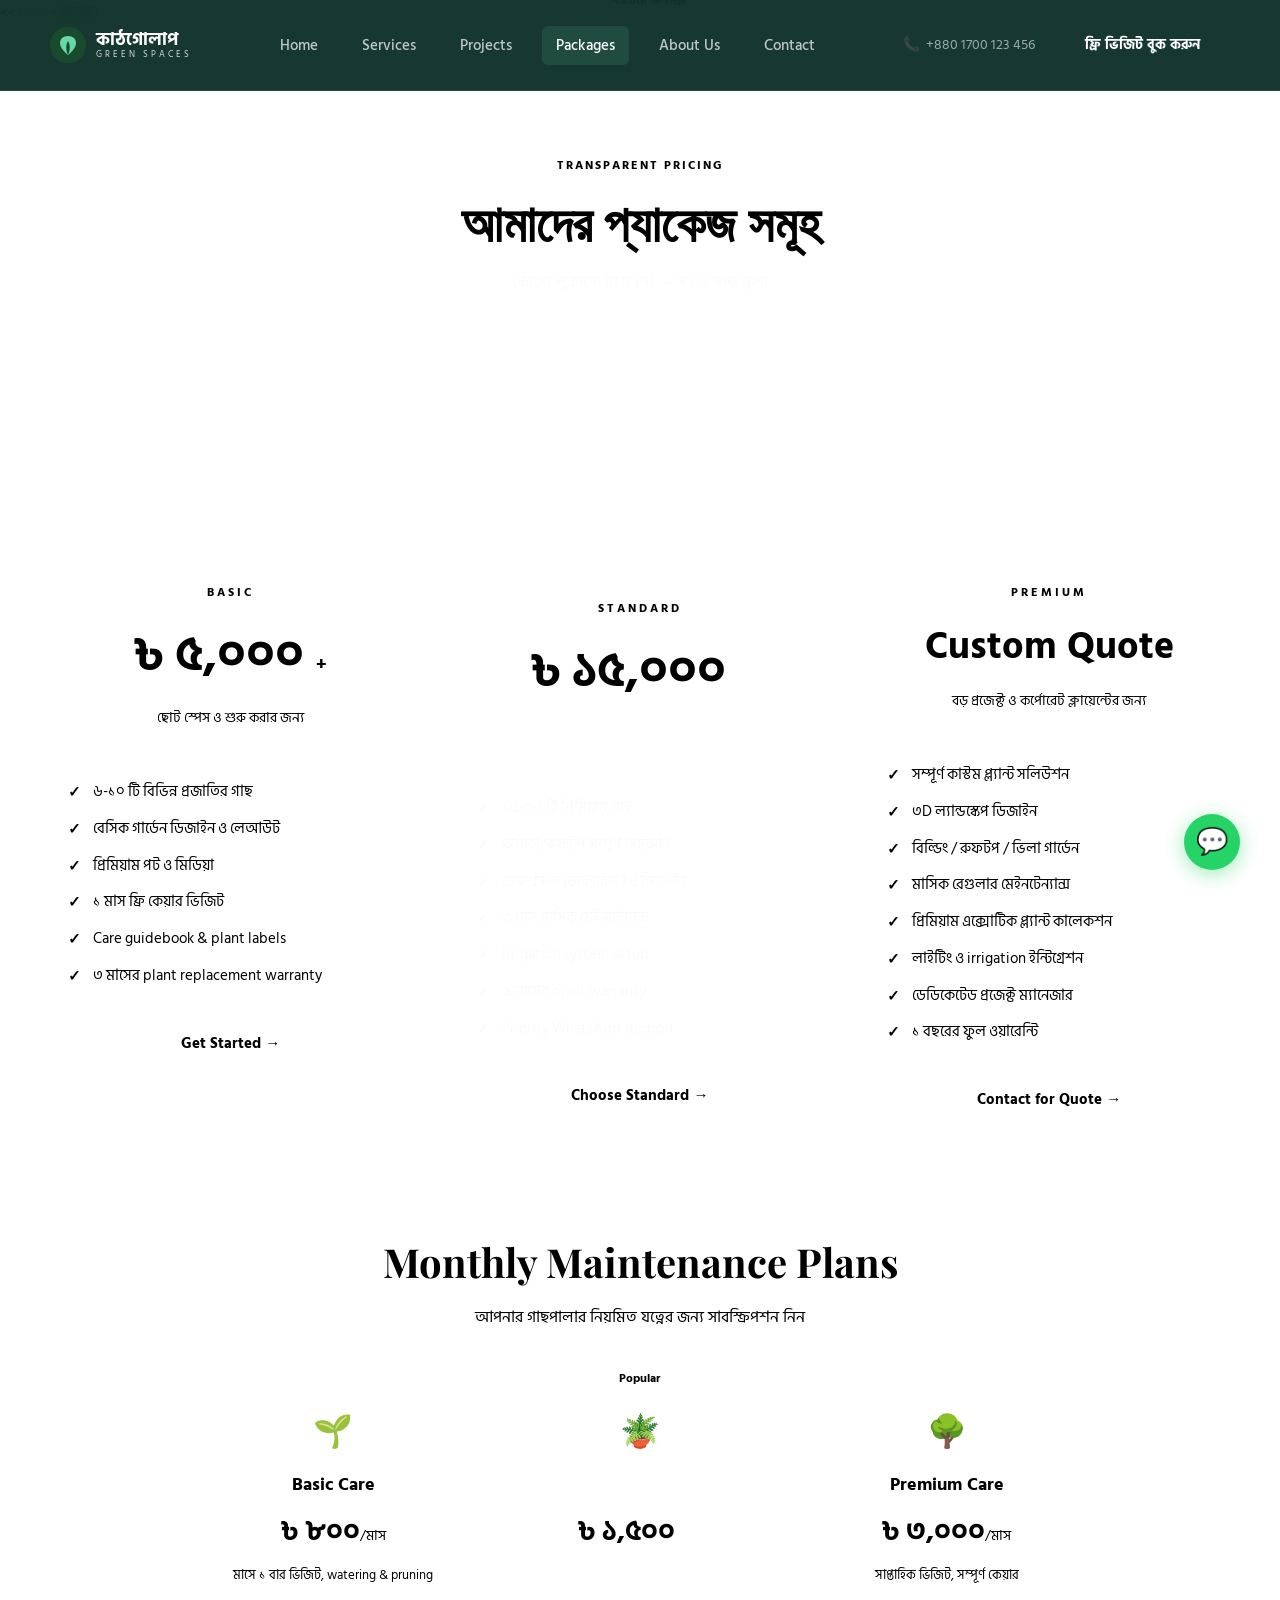
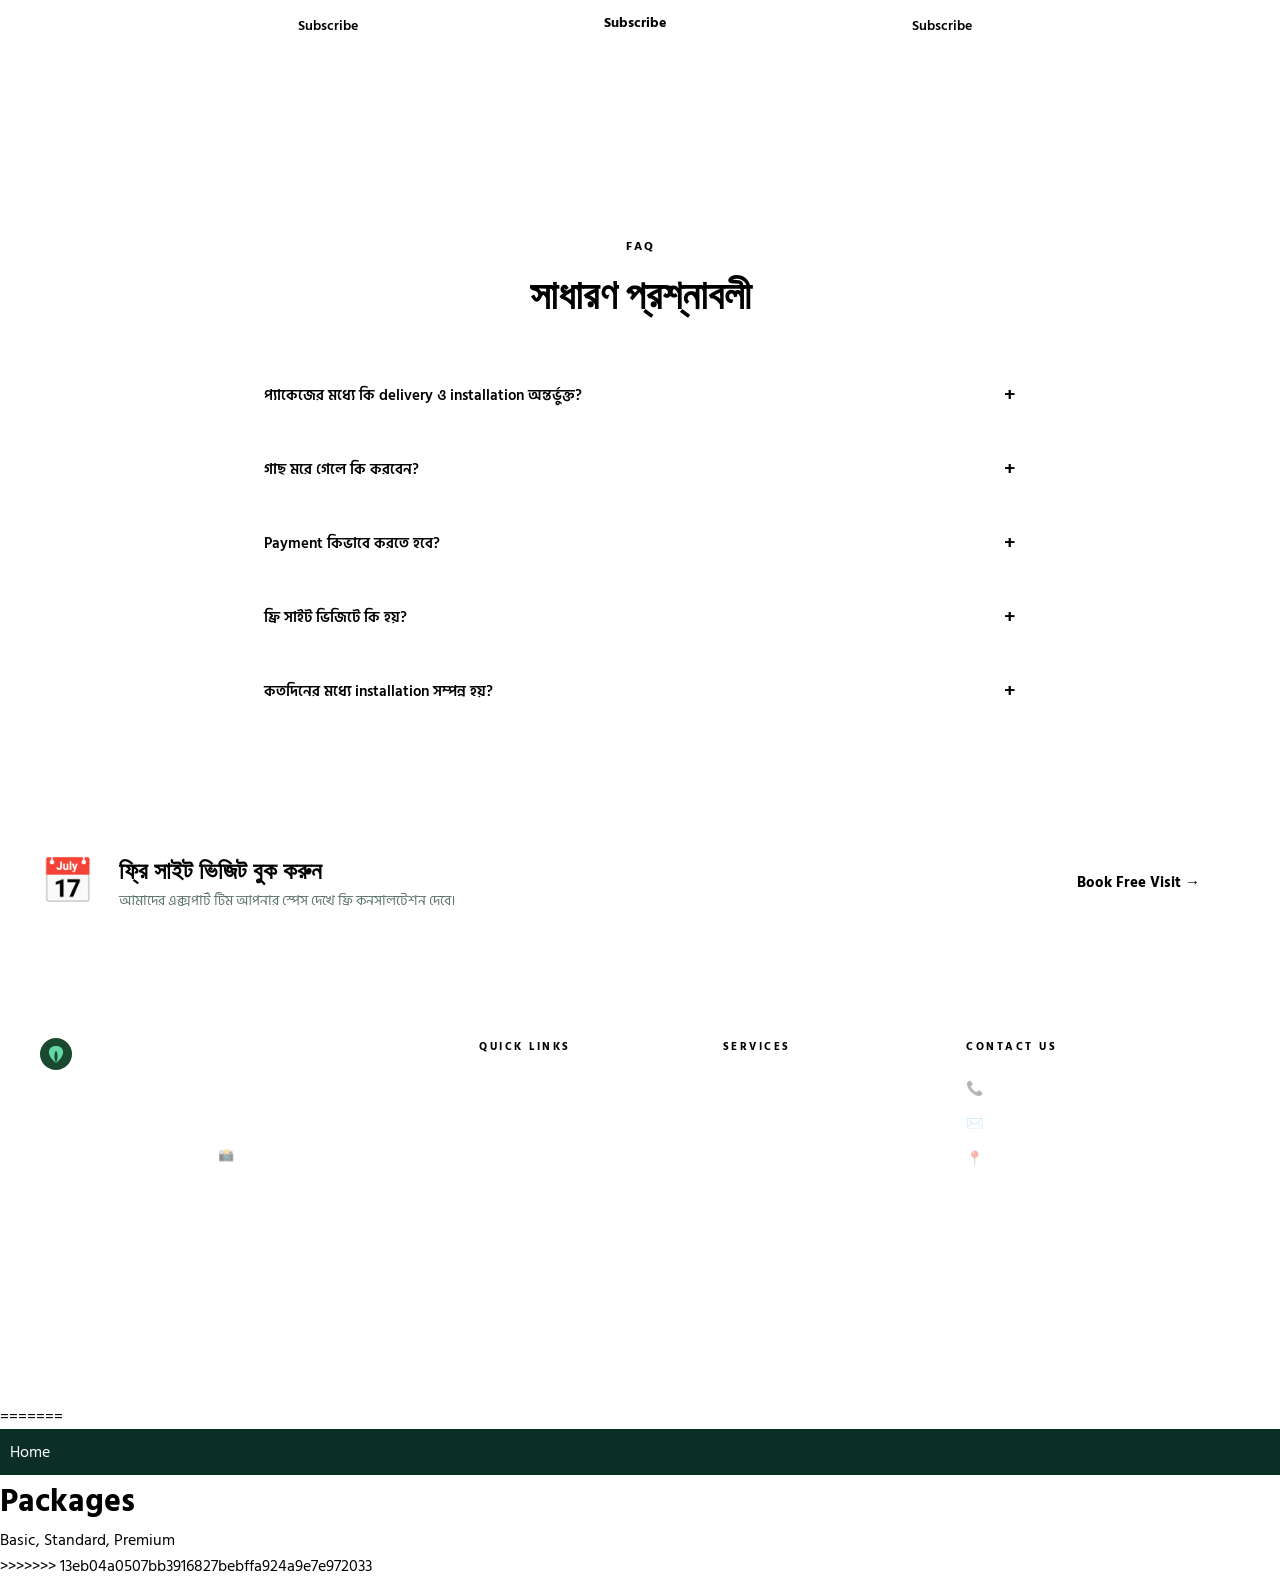
==== commit f825f42d: "replace old files with kathgolap0.2 version" ====
--- a/packages.html
+++ b/packages.html
@@ -1,3 +1,4 @@
+<<<<<<< HEAD
 <!DOCTYPE html>
 <html lang="bn">
 <head>
@@ -200,3 +201,13 @@
 <script src="script.js"></script>
 </body>
 </html>
+=======
+
+<!DOCTYPE html>
+<html><head><title>Packages</title><link rel="stylesheet" href="style.css"></head>
+<body>
+<header><a href="index.html">Home</a></header>
+<h1>Packages</h1>
+<p>Basic, Standard, Premium</p>
+</body></html>
+>>>>>>> 13eb04a0507bb3916827bebffa924a9e7e972033
--- a/style.css
+++ b/style.css
@@ -1,3 +1,4 @@
+<<<<<<< HEAD
 /* ============================================================
    KATHGOLAP — PREMIUM GREEN SPACES WEBSITE
    Color System: Deep Forest + Soft White + Accent Mint
@@ -720,3 +721,9 @@
   .ba-slider { height:260px; }
   .svc-content { padding:36px 28px; }
 }
+=======
+
+body{font-family:Arial;margin:0;padding:20px;background:#f5f5f5;}
+header{background:#0B2E26;color:white;padding:10px;}
+a{color:white;margin-right:10px;text-decoration:none;}
+>>>>>>> 13eb04a0507bb3916827bebffa924a9e7e972033
--- a/style.css
+++ b/style.css
@@ -1,3 +1,4 @@
+<<<<<<< HEAD
 /* ============================================================
    KATHGOLAP — PREMIUM GREEN SPACES WEBSITE
    Color System: Deep Forest + Soft White + Accent Mint
@@ -720,3 +721,9 @@
   .ba-slider { height:260px; }
   .svc-content { padding:36px 28px; }
 }
+=======
+
+body{font-family:Arial;margin:0;padding:20px;background:#f5f5f5;}
+header{background:#0B2E26;color:white;padding:10px;}
+a{color:white;margin-right:10px;text-decoration:none;}
+>>>>>>> 13eb04a0507bb3916827bebffa924a9e7e972033
